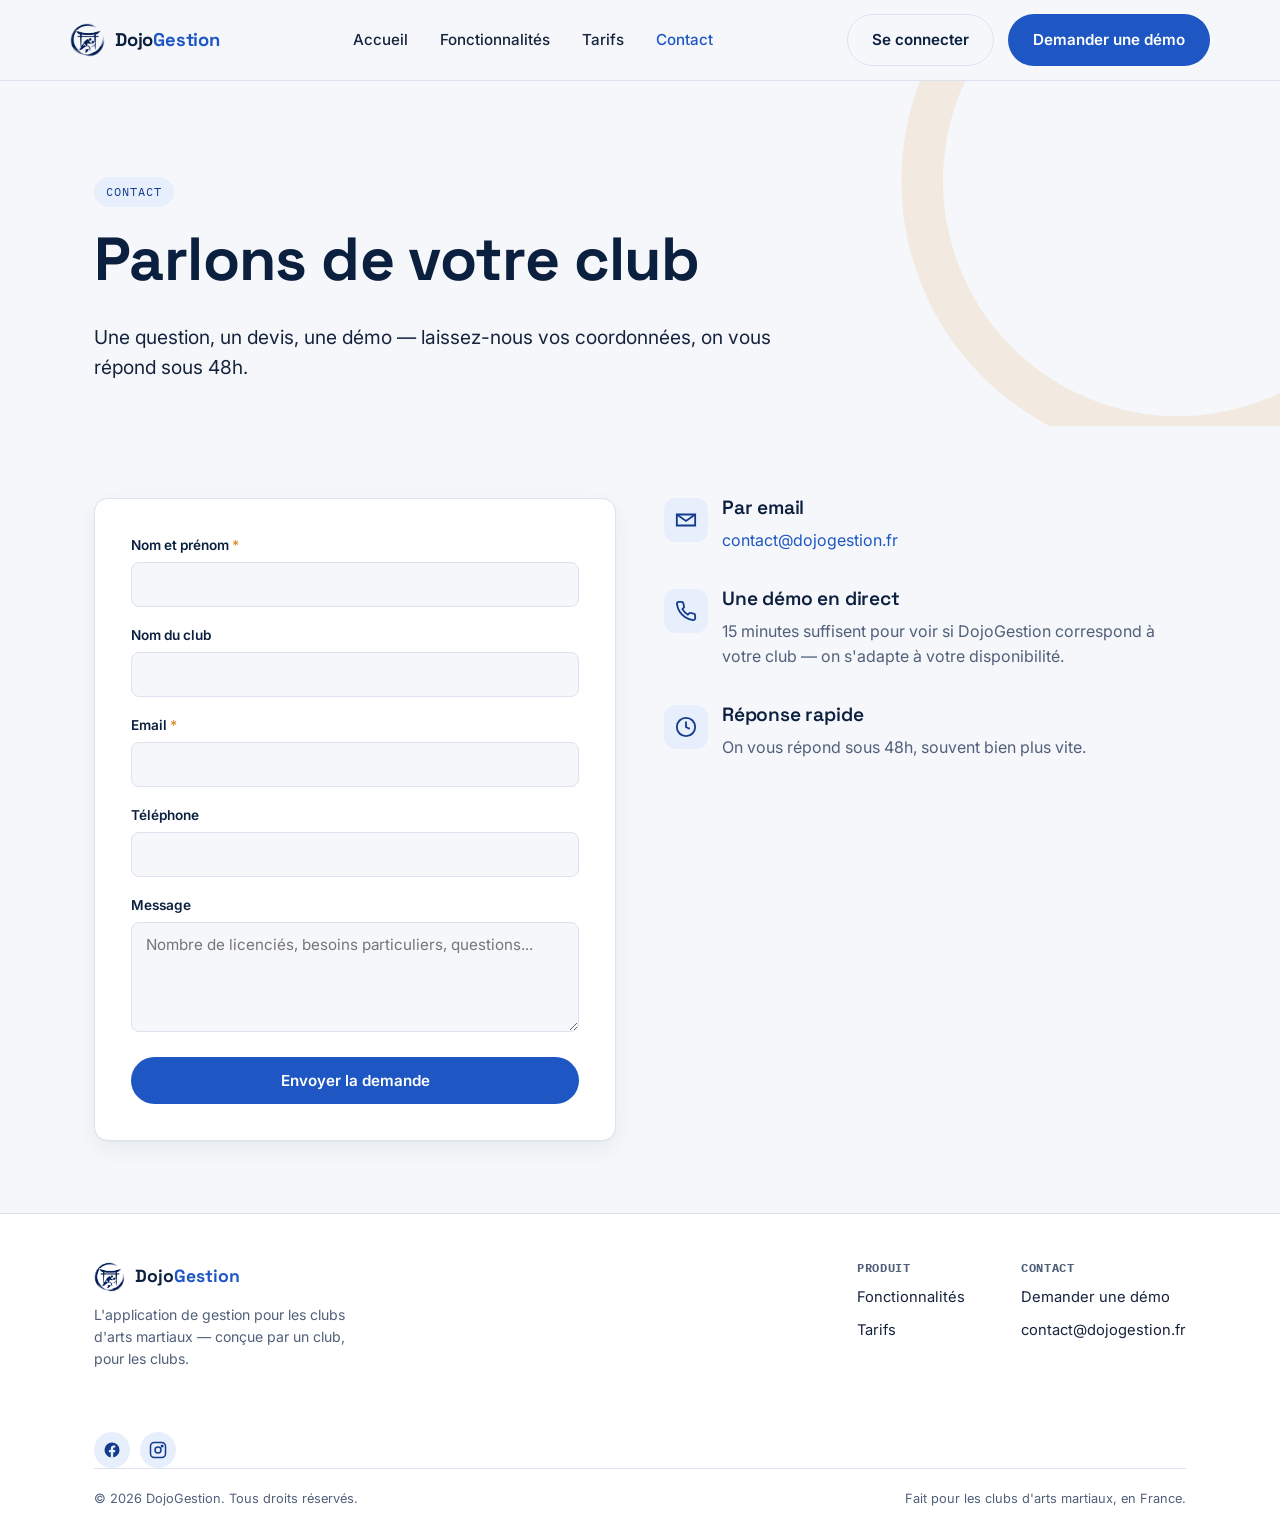
==== contact.html @ 2e0feb03 "premier commit du site" ====
<!DOCTYPE html>
<html lang="fr">
<head>
<meta charset="UTF-8">
<meta name="viewport" content="width=device-width, initial-scale=1.0">
<title>Contact — DojoGestion</title>
<meta name="description" content="Demandez une démo de DojoGestion ou posez-nous vos questions — réponse sous 48h.">
<link rel="icon" type="image/png" href="assets/favicon-32.png">
<link rel="apple-touch-icon" href="assets/apple-touch-icon.png">
<link rel="preconnect" href="https://fonts.googleapis.com">
<link href="https://fonts.googleapis.com/css2?family=Space+Grotesk:wght@500;600;700&family=Inter:wght@400;500;600;700&family=IBM+Plex+Mono:wght@500&display=swap" rel="stylesheet">
<link rel="stylesheet" href="styles.css">
</head>
<body>

<header class="site-header">
  <div class="container nav">
    <a href="index.html" class="nav-logo">
      <img src="assets/icon-mark.png" alt="">
      <span class="nav-logo-text"><span class="part-dojo">Dojo</span><span class="part-gestion">Gestion</span></span>
    </a>
    <nav class="nav-links" id="nav-links">
      <a href="index.html">Accueil</a>
      <a href="fonctionnalites.html">Fonctionnalités</a>
      <a href="tarifs.html">Tarifs</a>
      <a href="contact.html" class="active">Contact</a>
    </nav>
    <div class="nav-cta">
      <a href="contact.html" class="btn btn-ghost">Se connecter</a>
      <a href="contact.html" class="btn btn-primary">Demander une démo</a>
      <button class="nav-toggle" id="nav-toggle" aria-label="Ouvrir le menu" aria-expanded="false">
        <svg viewBox="0 0 24 24" fill="none" stroke="currentColor" stroke-width="2"><path d="M3 6h18M3 12h18M3 18h18"/></svg>
      </button>
    </div>
  </div>
</header>

<section class="hero" style="padding-bottom: 24px;">
  <svg class="hero-enso" viewBox="0 0 400 400" aria-hidden="true">
    <path d="M 200 40 A 160 160 0 1 1 55 130" fill="none" stroke="#D98E2B" stroke-width="26" stroke-linecap="round" opacity="0.14"/>
  </svg>
  <div class="container">
    <div class="hero-inner">
      <span class="eyebrow">Contact</span>
      <h1>Parlons de votre club</h1>
      <p class="lead">Une question, un devis, une démo — laissez-nous vos coordonnées, on vous répond sous 48h.</p>
    </div>
  </div>
</section>

<section>
  <div class="container">
    <div class="contact-grid">
      <form class="form-card" id="contact-form" novalidate>
        <div class="field">
          <label for="nom">Nom et prénom <span class="req">*</span></label>
          <input type="text" id="nom" name="nom" required autocomplete="name">
        </div>
        <div class="field">
          <label for="nom_club">Nom du club</label>
          <input type="text" id="nom_club" name="nom_club" autocomplete="organization">
        </div>
        <div class="field">
          <label for="email">Email <span class="req">*</span></label>
          <input type="email" id="email" name="email" required autocomplete="email">
        </div>
        <div class="field">
          <label for="telephone">Téléphone</label>
          <input type="tel" id="telephone" name="telephone" autocomplete="tel">
        </div>
        <div class="field">
          <label for="message">Message</label>
          <textarea id="message" name="message" placeholder="Nombre de licenciés, besoins particuliers, questions..."></textarea>
        </div>
        <button type="submit" class="btn btn-primary btn-block">Envoyer la demande</button>
        <div class="form-status" id="form-status"></div>
      </form>

      <div>
        <div class="contact-info-item">
          <div class="card-icon"><svg viewBox="0 0 24 24" fill="none" stroke="currentColor" stroke-width="2"><path d="M4 4h16v16H4z" opacity="0"/><path d="M22 6 12 13 2 6"/><path d="M2 6h20v12H2z"/></svg></div>
          <div>
            <h3 class="mt-0">Par email</h3>
            <p><a href="mailto:contact@dojogestion.fr">contact@dojogestion.fr</a></p>
          </div>
        </div>
        <div class="contact-info-item">
          <div class="card-icon"><svg viewBox="0 0 24 24" fill="none" stroke="currentColor" stroke-width="2"><path d="M22 16.92v3a2 2 0 0 1-2.18 2 19.79 19.79 0 0 1-8.63-3.07 19.5 19.5 0 0 1-6-6 19.79 19.79 0 0 1-3.07-8.67A2 2 0 0 1 4.11 2h3a2 2 0 0 1 2 1.72c.127.96.361 1.903.7 2.81a2 2 0 0 1-.45 2.11L8.09 9.91a16 16 0 0 0 6 6l1.27-1.27a2 2 0 0 1 2.11-.45c.907.339 1.85.573 2.81.7A2 2 0 0 1 22 16.92z"/></svg></div>
          <div>
            <h3 class="mt-0">Une démo en direct</h3>
            <p>15 minutes suffisent pour voir si DojoGestion correspond à votre club — on s'adapte à votre disponibilité.</p>
          </div>
        </div>
        <div class="contact-info-item">
          <div class="card-icon"><svg viewBox="0 0 24 24" fill="none" stroke="currentColor" stroke-width="2"><circle cx="12" cy="12" r="10"/><path d="M12 6v6l4 2"/></svg></div>
          <div>
            <h3 class="mt-0">Réponse rapide</h3>
            <p>On vous répond sous 48h, souvent bien plus vite.</p>
          </div>
        </div>
      </div>
    </div>
  </div>
</section>

<footer class="site-footer">
  <div class="container">
    <div class="footer-top">
      <div>
        <div class="footer-logo">
          <img src="assets/icon-mark.png" alt="">
          <span class="footer-logo-text"><span class="part-dojo">Dojo</span><span class="part-gestion">Gestion</span></span>
        </div>
        <p class="footer-tag">L'application de gestion pour les clubs d'arts martiaux — conçue par un club, pour les clubs.</p>
      </div>
      <div class="footer-links">
        <div class="footer-col">
          <h4>Produit</h4>
          <a href="fonctionnalites.html">Fonctionnalités</a>
          <a href="tarifs.html">Tarifs</a>
        </div>
        <div class="footer-col">
          <h4>Contact</h4>
          <a href="contact.html">Demander une démo</a>
          <a href="mailto:contact@dojogestion.fr">contact@dojogestion.fr</a>
        </div>
      </div>
    </div>
    <div class="footer-social">
      <!-- Remplacez # par vos vraies pages une fois créées -->
      <a href="#" aria-label="Facebook" target="_blank" rel="noopener">
        <svg viewBox="0 0 24 24" fill="currentColor"><path d="M22 12a10 10 0 1 0-11.6 9.9v-7H7.9V12h2.5V9.8c0-2.5 1.5-3.9 3.8-3.9 1.1 0 2.2.2 2.2.2v2.4h-1.2c-1.2 0-1.6.8-1.6 1.6V12h2.8l-.4 2.9h-2.4v7A10 10 0 0 0 22 12Z"/></svg>
      </a>
      <a href="#" aria-label="Instagram" target="_blank" rel="noopener">
        <svg viewBox="0 0 24 24" fill="none" stroke="currentColor" stroke-width="2"><rect x="2" y="2" width="20" height="20" rx="5"/><circle cx="12" cy="12" r="4"/><circle cx="17.5" cy="6.5" r="1"/></svg>
      </a>
    </div>
    <div class="footer-bottom">
      <span>© 2026 DojoGestion. Tous droits réservés.</span>
      <span>Fait pour les clubs d'arts martiaux, en France.</span>
    </div>
  </div>
</footer>

<script src="main.js"></script>
</body>
</html>
---- styles.css ----
/* ============================================================
   DojoGestion — Design tokens
   Palette dérivée du logo : marine profond + bleu judogi,
   fond "brume de tatami" quasi blanc, accent ambre (ceinture/
   médaille) réservé aux moments qui comptent.
   ============================================================ */

:root {
  --ink: #0B1F3F;
  --blue: #1E56C4;
  --blue-deep: #123B8C;
  --blue-soft: #E8EFFC;
  --mist: #F5F7FA;
  --paper: #FFFFFF;
  --gold: #D98E2B;
  --gold-soft: #FBEDD8;
  --line: #DCE3EE;
  --text: #16233D;
  --text-muted: #51607A;

  --font-display: 'Space Grotesk', sans-serif;
  --font-body: 'Inter', sans-serif;
  --font-mono: 'IBM Plex Mono', monospace;

  --radius: 14px;
  --radius-sm: 8px;
  --shadow-card: 0 1px 2px rgba(11, 31, 63, 0.04), 0 8px 24px rgba(11, 31, 63, 0.06);
  --shadow-lift: 0 12px 32px rgba(11, 31, 63, 0.12);
  --max: 1140px;
}

@media (prefers-reduced-motion: reduce) {
  * { animation-duration: 0.001ms !important; animation-iteration-count: 1 !important; transition-duration: 0.001ms !important; scroll-behavior: auto !important; }
}

* { box-sizing: border-box; }
html { scroll-behavior: smooth; }

body {
  margin: 0;
  font-family: var(--font-body);
  color: var(--text);
  background: var(--mist);
  line-height: 1.55;
  -webkit-font-smoothing: antialiased;
}

img { max-width: 100%; display: block; }

a { color: var(--blue); text-decoration: none; }
a:hover { color: var(--blue-deep); }

a:focus-visible,
button:focus-visible,
input:focus-visible,
textarea:focus-visible {
  outline: 3px solid var(--gold);
  outline-offset: 2px;
}

h1, h2, h3, h4 {
  font-family: var(--font-display);
  color: var(--ink);
  line-height: 1.08;
  margin: 0 0 0.5em;
  letter-spacing: -0.01em;
}

h1 { font-size: clamp(2.4rem, 5vw, 3.8rem); font-weight: 700; }
h2 { font-size: clamp(1.7rem, 3.2vw, 2.4rem); font-weight: 700; }
h3 { font-size: 1.2rem; font-weight: 600; }

p { margin: 0 0 1em; color: var(--text-muted); }
p.lead { font-size: 1.2rem; color: var(--text); }

.container {
  max-width: var(--max);
  margin: 0 auto;
  padding: 0 24px;
}

/* ---------- Buttons ---------- */
.btn {
  display: inline-flex;
  align-items: center;
  gap: 8px;
  font-family: var(--font-body);
  font-weight: 600;
  font-size: 0.95rem;
  padding: 13px 24px;
  border-radius: 999px;
  border: 1px solid transparent;
  cursor: pointer;
  transition: transform 0.15s ease, box-shadow 0.15s ease, background 0.15s ease, color 0.15s ease;
  white-space: nowrap;
}
.btn-primary { background: var(--blue); color: #fff; }
.btn-primary:hover { background: var(--blue-deep); color: #fff; transform: translateY(-1px); box-shadow: var(--shadow-lift); }
.btn-ghost { background: transparent; color: var(--ink); border-color: var(--line); }
.btn-ghost:hover { border-color: var(--blue); color: var(--blue); }
.btn-gold { background: var(--gold); color: var(--ink); }
.btn-gold:hover { background: #C67D1F; transform: translateY(-1px); box-shadow: var(--shadow-lift); }
.btn-block { width: 100%; justify-content: center; }

/* ---------- Header / Nav ---------- */
.site-header {
  position: sticky;
  top: 0;
  z-index: 40;
  background: rgba(245, 247, 250, 0.86);
  backdrop-filter: blur(10px);
  border-bottom: 1px solid var(--line);
}
.nav {
  display: flex;
  align-items: center;
  justify-content: space-between;
  padding: 14px 0;
}
.nav-logo { display: flex; align-items: center; gap: 10px; }
.nav-logo img { height: 34px; width: auto; }
.nav-logo-text {
  font-family: var(--font-display);
  font-size: 1.15rem;
  font-weight: 700;
  letter-spacing: -0.01em;
  white-space: nowrap;
}
.nav-logo-text .part-dojo { color: var(--ink); }
.nav-logo-text .part-gestion { color: var(--blue); }
.nav-links {
  display: flex;
  align-items: center;
  gap: 32px;
}
.nav-links a {
  color: var(--text);
  font-weight: 500;
  font-size: 0.95rem;
}
.nav-links a.active { color: var(--blue); }
.nav-cta { display: flex; align-items: center; gap: 14px; }
.nav-toggle {
  display: none;
  background: none;
  border: none;
  cursor: pointer;
  padding: 6px;
}
.nav-toggle svg { width: 26px; height: 26px; color: var(--ink); }

@media (max-width: 860px) {
  .nav-links {
    position: fixed;
    inset: 64px 0 0 0;
    background: var(--paper);
    flex-direction: column;
    align-items: flex-start;
    padding: 24px;
    gap: 20px;
    transform: translateY(-110%);
    transition: transform 0.25s ease;
    border-bottom: 1px solid var(--line);
  }
  .nav-links.open { transform: translateY(0); }
  .nav-toggle { display: inline-flex; }
  .nav-cta .btn-ghost { display: none; }
}

/* ---------- Hero + ensō signature ---------- */
.hero {
  position: relative;
  overflow: hidden;
  padding: 96px 0 72px;
}
.hero-enso {
  position: absolute;
  top: -220px;
  right: -220px;
  width: 640px;
  height: 640px;
  opacity: 0.9;
  pointer-events: none;
}
.hero-inner {
  position: relative;
  z-index: 1;
  max-width: 680px;
}
.eyebrow {
  display: inline-flex;
  align-items: center;
  gap: 8px;
  font-family: var(--font-mono);
  font-size: 0.75rem;
  letter-spacing: 0.08em;
  text-transform: uppercase;
  color: var(--blue-deep);
  background: var(--blue-soft);
  padding: 6px 12px;
  border-radius: 999px;
  margin-bottom: 20px;
}
.hero-actions {
  display: flex;
  gap: 14px;
  margin-top: 32px;
  flex-wrap: wrap;
}
.hero-note {
  margin-top: 18px;
  font-size: 0.85rem;
  color: var(--text-muted);
}

/* ---------- Sections ---------- */
section { padding: 72px 0; }
.section-head { max-width: 640px; margin-bottom: 44px; }
.section-head p { margin: 0; }

.bg-paper { background: var(--paper); border-top: 1px solid var(--line); border-bottom: 1px solid var(--line); }

/* ---------- Cards / grids ---------- */
.grid {
  display: grid;
  gap: 20px;
}
.grid-3 { grid-template-columns: repeat(3, 1fr); }
.grid-2 { grid-template-columns: repeat(2, 1fr); }
@media (max-width: 860px) {
  .grid-3, .grid-2 { grid-template-columns: 1fr; }
}

.card {
  background: var(--paper);
  border: 1px solid var(--line);
  border-radius: var(--radius);
  padding: 28px;
  box-shadow: var(--shadow-card);
}
.card-icon {
  width: 44px;
  height: 44px;
  border-radius: 12px;
  background: var(--blue-soft);
  color: var(--blue-deep);
  display: flex;
  align-items: center;
  justify-content: center;
  margin-bottom: 16px;
}
.card-icon svg { width: 22px; height: 22px; }
.card h3 { margin-bottom: 8px; }
.card p { margin: 0; font-size: 0.94rem; }

/* ---------- Belt journey (séquence réelle : onboarding) ---------- */
.belt-steps {
  display: grid;
  grid-template-columns: repeat(3, 1fr);
  gap: 24px;
}
@media (max-width: 860px) { .belt-steps { grid-template-columns: 1fr; } }
.belt-step { position: relative; padding-left: 0; }
.belt-tag {
  display: inline-flex;
  align-items: center;
  gap: 8px;
  font-family: var(--font-mono);
  font-size: 0.72rem;
  letter-spacing: 0.06em;
  text-transform: uppercase;
  color: var(--text-muted);
  margin-bottom: 10px;
}
.belt-dot { width: 10px; height: 10px; border-radius: 50%; display: inline-block; }
.belt-dot.white { background: #fff; border: 1.5px solid var(--line); }
.belt-dot.blue { background: var(--blue); }
.belt-dot.black { background: var(--ink); }

/* ---------- Feature list (fonctionnalités page) ---------- */
.feature-block { padding: 56px 0; border-top: 1px solid var(--line); }
.feature-block:first-of-type { border-top: none; }
.feature-grid {
  display: grid;
  grid-template-columns: 0.9fr 1.1fr;
  gap: 48px;
  align-items: start;
}
@media (max-width: 860px) { .feature-grid { grid-template-columns: 1fr; gap: 24px; } }
.feature-list { list-style: none; margin: 0; padding: 0; display: grid; gap: 14px; }
.feature-list li {
  display: flex;
  gap: 12px;
  align-items: flex-start;
  font-size: 0.96rem;
  color: var(--text);
}
.feature-list svg { flex-shrink: 0; width: 18px; height: 18px; color: var(--blue); margin-top: 3px; }

/* ---------- Stat bar ---------- */
.stat-bar {
  display: grid;
  grid-template-columns: repeat(4, 1fr);
  gap: 24px;
  padding: 36px 0;
}
@media (max-width: 860px) { .stat-bar { grid-template-columns: repeat(2, 1fr); } }
.stat { text-align: left; }
.stat-num { font-family: var(--font-display); font-size: 2.1rem; font-weight: 700; color: var(--ink); }
.stat-label { font-size: 0.85rem; color: var(--text-muted); }

/* ---------- Pricing ---------- */
.pricing-card {
  background: var(--paper);
  border: 1px solid var(--line);
  border-radius: var(--radius);
  padding: 36px;
  box-shadow: var(--shadow-card);
  text-align: center;
  max-width: 520px;
  margin: 0 auto;
}
.pricing-card .price-tag {
  font-family: var(--font-mono);
  font-size: 0.85rem;
  letter-spacing: 0.04em;
  text-transform: uppercase;
  color: var(--blue-deep);
  background: var(--blue-soft);
  display: inline-block;
  padding: 6px 14px;
  border-radius: 999px;
  margin-bottom: 18px;
}
.pricing-includes {
  text-align: left;
  list-style: none;
  margin: 24px 0;
  padding: 0;
  display: grid;
  gap: 10px;
}
.pricing-includes li { display: flex; gap: 10px; font-size: 0.94rem; color: var(--text); }
.pricing-includes svg { width: 18px; height: 18px; color: var(--blue); flex-shrink: 0; margin-top: 2px; }

.tier-grid { display: grid; grid-template-columns: repeat(3, 1fr); gap: 20px; margin-top: 48px; }
@media (max-width: 860px) { .tier-grid { grid-template-columns: 1fr; } }
.tier-card { background: var(--paper); border: 1px solid var(--line); border-radius: var(--radius); padding: 26px; }
.tier-card h3 { margin-bottom: 6px; }
.tier-card .tier-for { font-size: 0.85rem; color: var(--text-muted); margin-bottom: 16px; }

/* ---------- Origin story ---------- */
.origin {
  display: grid;
  grid-template-columns: 1fr 1fr;
  gap: 48px;
  align-items: center;
}
@media (max-width: 860px) { .origin { grid-template-columns: 1fr; } }
.origin-quote {
  font-family: var(--font-display);
  font-size: 1.5rem;
  color: var(--ink);
  line-height: 1.35;
  margin: 0 0 16px;
}
.origin-role { font-size: 0.9rem; color: var(--text-muted); }

/* ---------- CTA band ---------- */
.cta-band {
  background: var(--ink);
  color: #fff;
  border-radius: 20px;
  padding: 56px;
  text-align: center;
  margin: 0 24px;
}
.cta-band h2 { color: #fff; }
.cta-band p { color: rgba(255,255,255,0.72); max-width: 520px; margin: 0 auto 28px; }
.cta-band .btn-primary { background: var(--gold); color: var(--ink); }
.cta-band .btn-primary:hover { background: #C67D1F; }

/* ---------- Form ---------- */
.form-card {
  background: var(--paper);
  border: 1px solid var(--line);
  border-radius: var(--radius);
  padding: 36px;
  box-shadow: var(--shadow-card);
  max-width: 560px;
}
.field { margin-bottom: 18px; }
.field label {
  display: block;
  font-size: 0.85rem;
  font-weight: 600;
  color: var(--ink);
  margin-bottom: 6px;
}
.field .req { color: var(--gold); }
.field input,
.field textarea {
  width: 100%;
  font-family: var(--font-body);
  font-size: 0.95rem;
  padding: 12px 14px;
  border-radius: var(--radius-sm);
  border: 1px solid var(--line);
  background: var(--mist);
  color: var(--text);
}
.field textarea { resize: vertical; min-height: 110px; }
.field input:focus,
.field textarea:focus { outline: none; border-color: var(--blue); background: var(--paper); }

.form-status {
  margin-top: 16px;
  padding: 12px 14px;
  border-radius: var(--radius-sm);
  font-size: 0.9rem;
  display: none;
}
.form-status.show { display: block; }
.form-status.ok { background: #E6F4EA; color: #1E7A34; }
.form-status.err { background: #FBE7E7; color: #B3261E; }

/* ---------- Contact split ---------- */
.contact-grid {
  display: grid;
  grid-template-columns: 1fr 1fr;
  gap: 48px;
  align-items: start;
}
@media (max-width: 860px) { .contact-grid { grid-template-columns: 1fr; } }
.contact-info-item { display: flex; gap: 14px; margin-bottom: 20px; }
.contact-info-item .card-icon { margin-bottom: 0; flex-shrink: 0; }

/* ---------- Footer ---------- */
.site-footer {
  background: var(--paper);
  border-top: 1px solid var(--line);
  padding: 48px 0 28px;
}
.footer-top {
  display: flex;
  justify-content: space-between;
  align-items: flex-start;
  gap: 32px;
  flex-wrap: wrap;
  padding-bottom: 32px;
}
.footer-logo { display: flex; align-items: center; gap: 10px; margin-bottom: 12px; }
.footer-logo img { height: 30px; }
.footer-logo-text {
  font-family: var(--font-display);
  font-size: 1.1rem;
  font-weight: 700;
}
.footer-logo-text .part-dojo { color: var(--ink); }
.footer-logo-text .part-gestion { color: var(--blue); }
.footer-tag { font-size: 0.88rem; color: var(--text-muted); max-width: 280px; }
.footer-links { display: flex; gap: 56px; flex-wrap: wrap; }
.footer-col h4 {
  font-family: var(--font-mono);
  font-size: 0.72rem;
  letter-spacing: 0.06em;
  text-transform: uppercase;
  color: var(--text-muted);
  margin-bottom: 12px;
}
.footer-col a { display: block; color: var(--text); font-size: 0.92rem; margin-bottom: 10px; }
.footer-social { display: flex; gap: 10px; margin-top: 16px; }
.footer-social a {
  width: 36px;
  height: 36px;
  border-radius: 50%;
  background: var(--blue-soft);
  color: var(--blue-deep);
  display: flex;
  align-items: center;
  justify-content: center;
  transition: background 0.15s ease, color 0.15s ease;
}
.footer-social a:hover { background: var(--blue); color: #fff; }
.footer-social svg { width: 18px; height: 18px; }
.footer-bottom {
  border-top: 1px solid var(--line);
  padding-top: 20px;
  font-size: 0.8rem;
  color: var(--text-muted);
  display: flex;
  justify-content: space-between;
  flex-wrap: wrap;
  gap: 8px;
}

/* ---------- Product showcase (cadre façon navigateur) ---------- */
.showcase {
  display: grid;
  grid-template-columns: 1.15fr 0.85fr;
  gap: 28px;
  align-items: start;
  margin-top: 12px;
}
@media (max-width: 960px) { .showcase { grid-template-columns: 1fr; } }

.browser-frame {
  background: var(--paper);
  border: 1px solid var(--line);
  border-radius: 14px;
  overflow: hidden;
  box-shadow: var(--shadow-lift);
}
.browser-frame .bar {
  display: flex;
  align-items: center;
  gap: 6px;
  padding: 10px 14px;
  background: var(--mist);
  border-bottom: 1px solid var(--line);
}
.browser-frame .bar span {
  width: 10px;
  height: 10px;
  border-radius: 50%;
  display: inline-block;
}
.browser-frame .bar .dot-red { background: #EF5350; }
.browser-frame .bar .dot-amber { background: #FFB300; }
.browser-frame .bar .dot-green { background: #43A047; }
.browser-frame img { display: block; width: 100%; height: auto; }

.showcase-caption {
  margin-top: 12px;
  font-size: 0.85rem;
  color: var(--text-muted);
  text-align: center;
}

.mini-showcase {
  display: grid;
  grid-template-columns: 1.3fr 0.7fr;
  gap: 14px;
  margin-bottom: 20px;
}
@media (max-width: 640px) { .mini-showcase { grid-template-columns: 1fr; } }
.mt-0 { margin-top: 0; }

/* ---------- Utilities ---------- */
.text-center { text-align: center; }
.reveal { opacity: 1; transform: none; transition: opacity 0.5s ease, transform 0.5s ease; }
.reveal.pending { opacity: 0; transform: translateY(14px); }
.reveal.pending.in { opacity: 1; transform: translateY(0); }
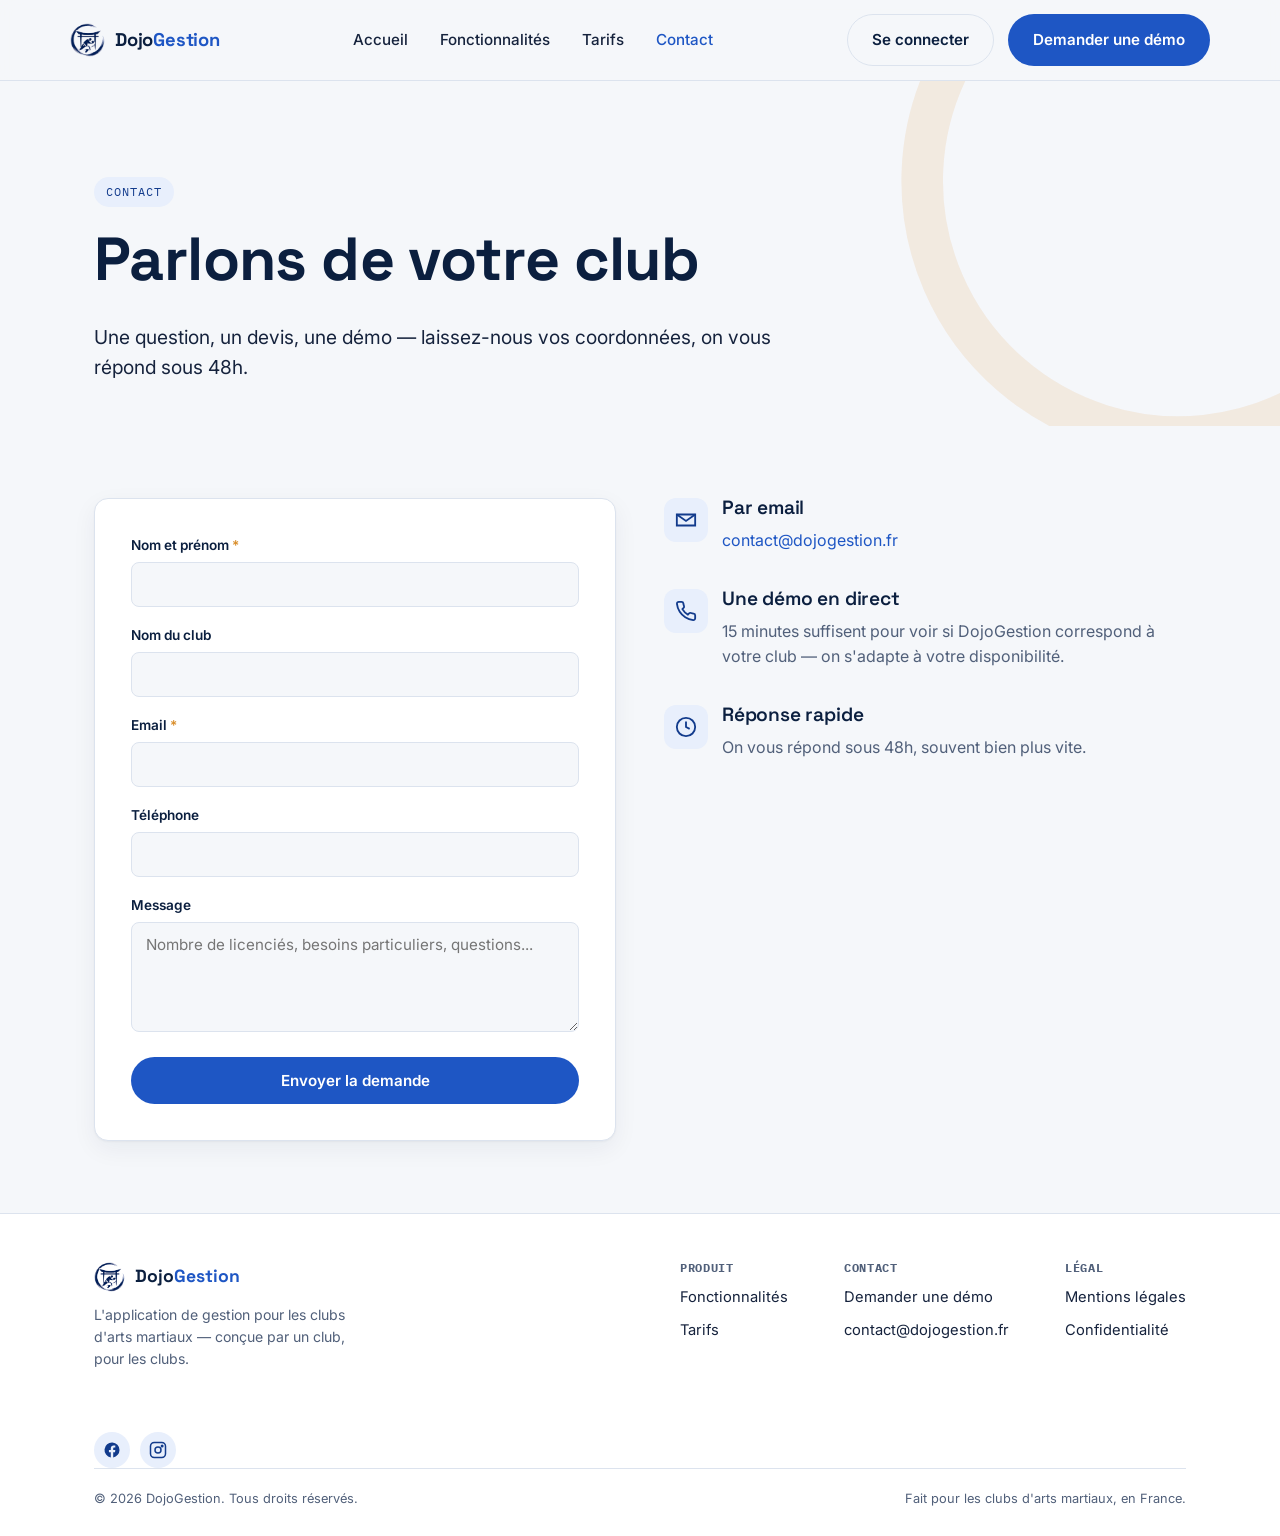
==== commit 9ba05f2d: "logo, captures d'écran, mentions légales et confidentialité" ====
--- a/contact.html
+++ b/contact.html
@@ -124,6 +124,11 @@
           <a href="contact.html">Demander une démo</a>
           <a href="mailto:contact@dojogestion.fr">contact@dojogestion.fr</a>
         </div>
+        <div class="footer-col">
+          <h4>Légal</h4>
+          <a href="mentions-legales.html">Mentions légales</a>
+          <a href="confidentialite.html">Confidentialité</a>
+        </div>
       </div>
     </div>
     <div class="footer-social">
